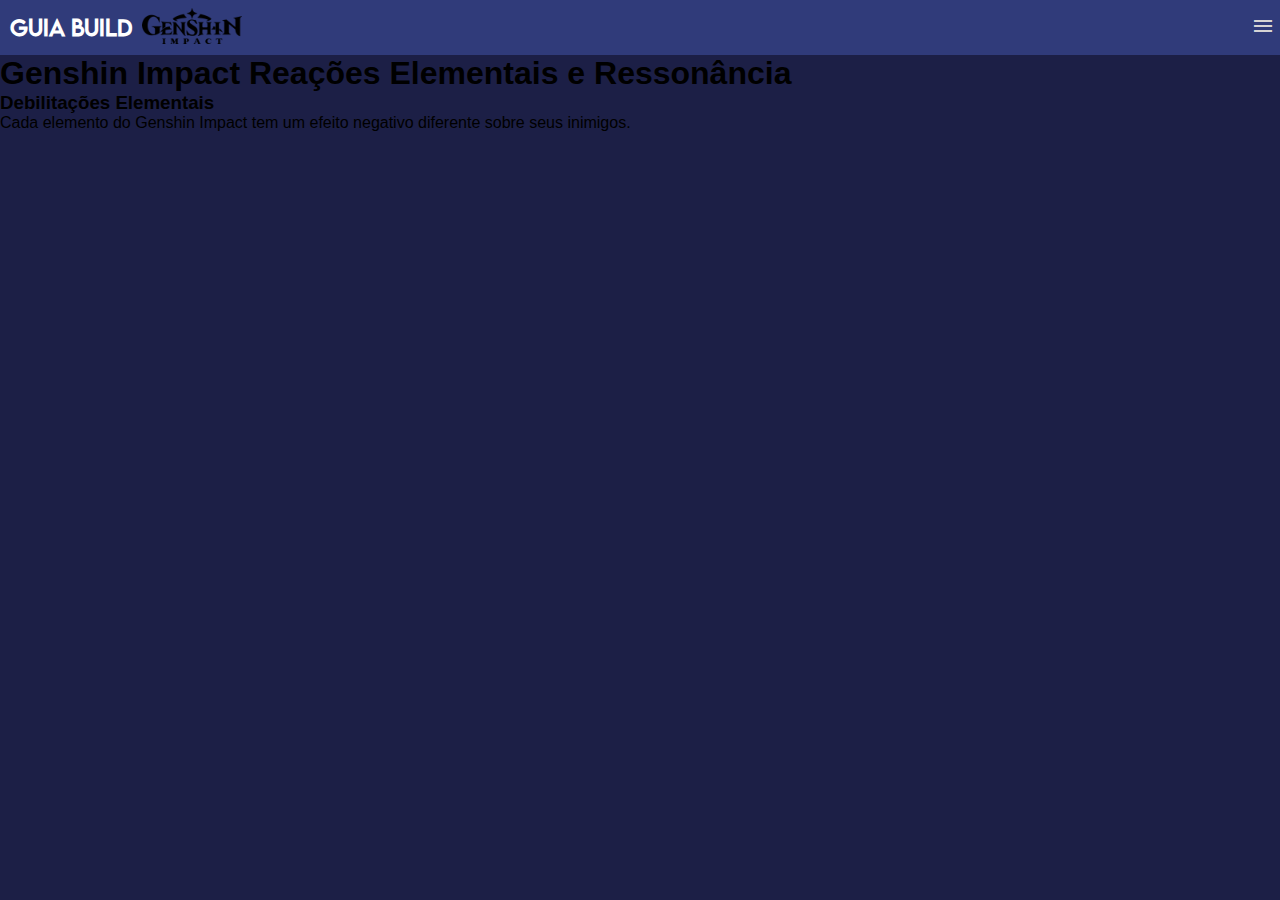
==== elemento.html @ a3d089c7 "add" ====
<!DOCTYPE html>
<html lang="pt-br">
<head>
    <meta charset="UTF-8">
    <meta name="viewport" content="width=device-width, initial-scale=1.0">
    <link rel="shortcut icon" href="imagens/pyro.png" type="image/x-icon">
    <link rel="stylesheet" href="estilos/elmento.css">
    <link href="https://fonts.googleapis.com/icon?family=Material+Icons"
    rel="stylesheet">
    <title>Guia Genshin Build</title>
</head>
<body>
    <header>
        <section id="title">
        <h1>Guia Build</h1>
        <a href="https://www.youtube.com/@GenshinImpact/featured" target="_blank">
            <img src="imagens/Genshin_Impact_logo.png" alt="Logo">
        </a>
    </section>
    <div id="in">
        <span class="material-icons" onclick="clickMenu()">menu</span>
    </div>
</header>
<menu id="itens">
    <ul>
        <li>
            <a href="index.html">Caracters</a>
        </li>
        <li>
            <a href="#">Builds</a>
        </li>
        <li>
            <a href="elemento.html">Elements</a>
        </li>
        <li>
            <a href="#">Teams</a>
        </li>
        <li>
            <a href="#">Itens</a>
        </li>
    </ul>
   </menu>
   <main>
        <article>
            <h1>Genshin Impact Reações Elementais e Ressonância</h1>
            <section>
                <h3>Debilitações Elementais</h3>
                <p>Cada elemento do Genshin Impact tem um efeito negativo diferente sobre seus inimigos.</p>
            </section>
        </article>
   </main>
</body>
</html>
---- estilos/elmento.css ----
@charset "UTF-8";

@font-face {
    font-family:'lemon';
    src: url(../fontes/LEMONMILK-Regular.otf);
}
* {
    font-family:Arial, Helvetica, sans-serif;
    margin:0px;
    padding:0px;
}

:root {
    /*cores*/
    --cor1:#101633;
    --cor2:#1C1F46;
    --cor3:#24285A;
    --cor4:#303B7A;
    --cor5:#4D5FC4;
    --cor6:#571396;
    --cor7:#943ae9;
    --cor8:#613c0c;
    --cor9:#fbbe3c;
}

body {
    background-color:rgb(28, 31, 70);
    height: 100vh;
}

header {
    background-color:var(--cor4);
    display: flex;
    justify-content: space-between;
    align-items: center;
    padding:5px;
    height:45px;
}

header section#title {
    display:flex;
    align-items:center;
}

header h1 {
    color:white;
    margin:5px;
    font-size:1.3em;
    font-family:'lemon';
}

header img {
    width:100px;
    margin:5px;
}

header span {
    color:rgb(214, 212, 212);
    cursor:pointer;
}

menu#itens {
    display:none;
    background-color:var(--cor4);
    margin:auto;
    width:100%;
    height:45px;
    border-top:1px solid var(--cor2);
}

menu ul {
    display:flex;
    height:100%;
    list-style-type:none;
    justify-content: space-evenly;
    align-items: center;
}

menu li {
    background-color:var(--cor4);
    padding:5px;
    
}

menu a {
    color:white;
    text-decoration:none;
}

menu a:hover {
    color:rgb(214, 212, 212);
}
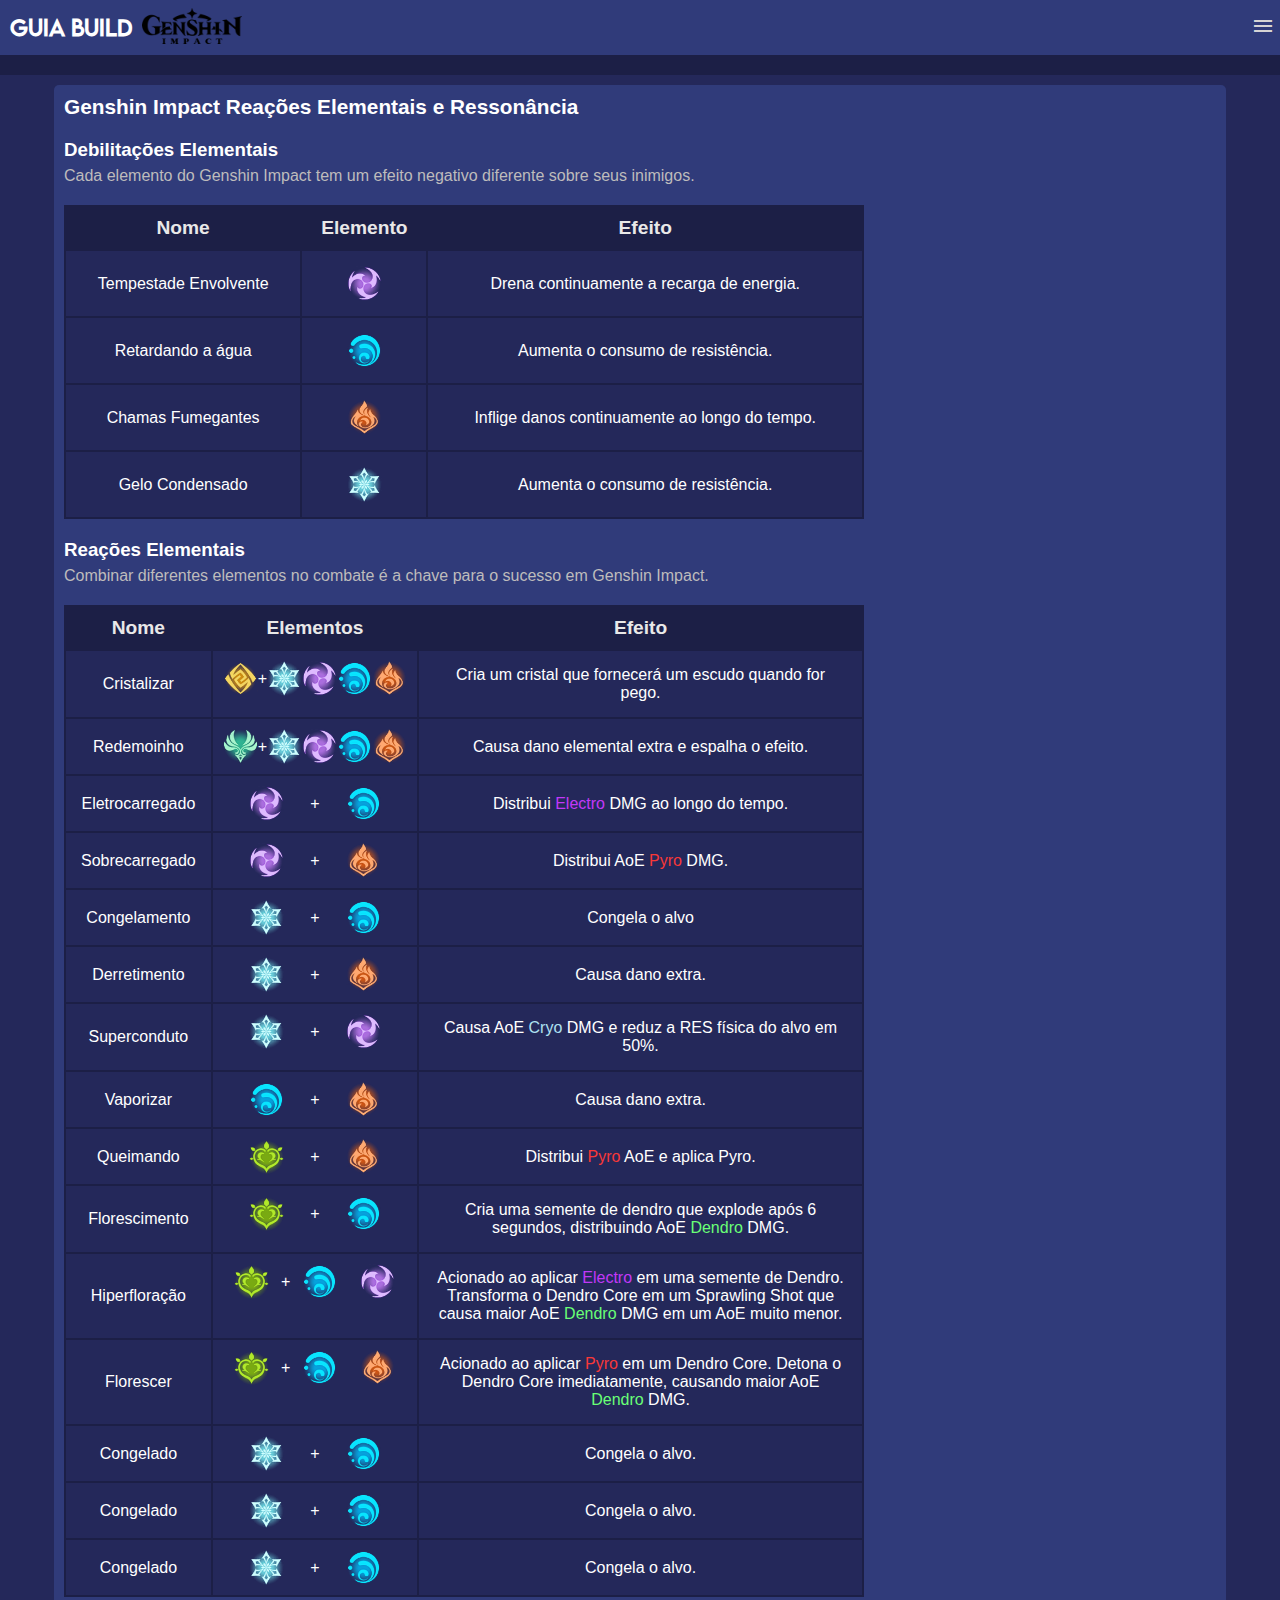
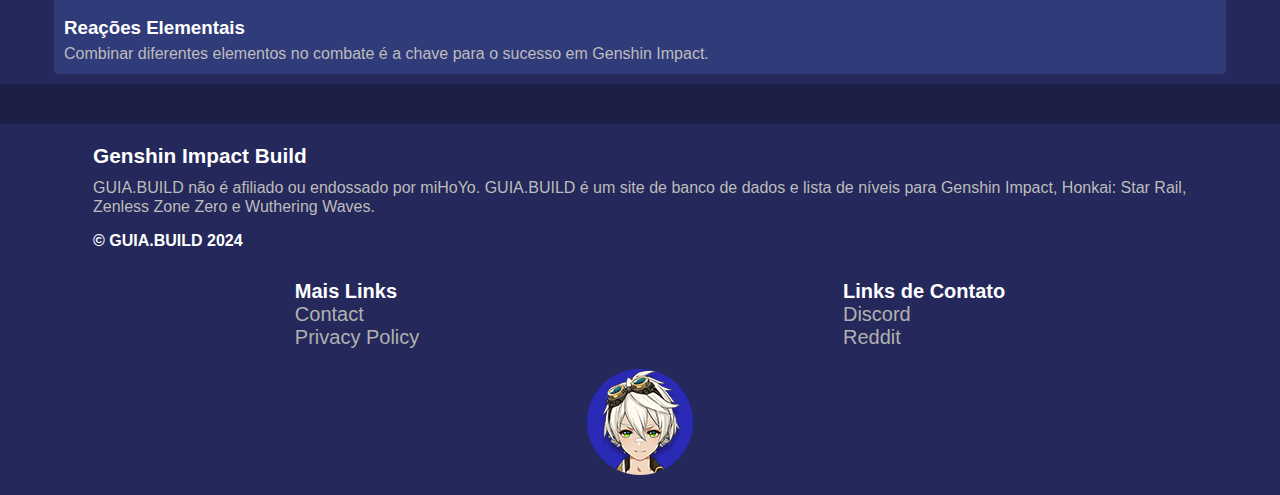
==== commit ac79758e: "add" ====
--- a/elemento.html
+++ b/elemento.html
@@ -47,7 +47,259 @@
                 <h3>Debilitações Elementais</h3>
                 <p>Cada elemento do Genshin Impact tem um efeito negativo diferente sobre seus inimigos.</p>
             </section>
+
+            <!--Tabela-->
+
+            <section>
+                <div class="tabela">
+                    <table>
+                        <thead>
+                           <tr>
+                            <th scope="col">Nome</th>
+                            <th scope="col">Elemento</th>
+                            <th scope="col">Efeito</th>
+                           </tr>
+                        </thead>
+                        <tbody>
+                            <tr>
+                                <td>Tempestade Envolvente</td>
+                                <td>
+                                    <img src="imagens/elemento/Element_Electro.png">
+                                </td>
+                                <td>
+                                    Drena continuamente a recarga de energia.
+                                </td>
+                            </tr>
+                            <tr>
+                                <td>Retardando a água</td>
+                                <td>
+                                    <img src="imagens/elemento/Element_Hydro.png">
+                                </td>
+                                <td>Aumenta o consumo de resistência.</td>
+                            </tr>
+                            <tr>
+                                <td>Chamas Fumegantes</td>
+                                <td>
+                                    <img src="imagens/elemento/Element_Pyro.png">
+                                </td>
+                                <td>Inflige danos continuamente ao longo do tempo.</td>
+                            </tr>
+                            <tr>
+                                <td>Gelo Condensado</td>
+                                <td>
+                                    <img src="imagens/elemento/Element_Cryo.png">
+                                </td>
+                                <td>Aumenta o consumo de resistência.</td>
+                            </tr>
+                        </tbody>
+                    </table>
+                </div>
+            </section>
+            
+            <section>
+                <h3>Reações Elementais</h3>
+                <p>Combinar diferentes elementos no combate é a chave para o sucesso em Genshin Impact.</p>
+            </section>
+
+            <!--tabela-->
+
+            <section>
+                <div class="tabela">
+                    <table>
+                        <thead>
+                           <tr>
+                            <th scope="col">Nome</th>
+                            <th scope="col">Elementos</th>
+                            <th scope="col">Efeito</th>
+                           </tr>
+                        </thead>
+                        <tbody>
+                            <tr>
+                                <td>Cristalizar</td>
+                                <td class="elementos">
+                                    <img src="imagens/elemento/Element_Geo.png"> +
+                                    <img src="imagens/elemento/Element_Cryo.png">
+                                    <img src="imagens/elemento/Element_Electro.png">
+                                    <img src="imagens/elemento/Element_Hydro.png">
+                                    <img src="imagens/elemento/Element_Pyro.png">
+                                </td>
+                                <td>
+                                    Cria um cristal que fornecerá um escudo quando for pego.
+                                </td>
+                            </tr>
+                            <tr>
+                                <td>Redemoinho</td>
+                                <td class="elementos">
+                                    <img src="imagens/elemento/Element_Anemo.png"> +
+                                    <img src="imagens/elemento/Element_Cryo.png">
+                                    <img src="imagens/elemento/Element_Electro.png">
+                                    <img src="imagens/elemento/Element_Hydro.png">
+                                    <img src="imagens/elemento/Element_Pyro.png">
+                                </td>
+                                <td>
+                                    Causa dano elemental extra e espalha o efeito.
+                                </td>
+                            </tr>
+                            <tr>
+                                <td>Eletrocarregado</td>
+                                <td class="elementos">
+                                    <img src="imagens/elemento/Element_Electro.png"> +
+                                    <img src="imagens/elemento/Element_Hydro.png">
+                                </td>
+                                <td>Distribui <mark class="e1">Electro</mark> DMG ao longo do tempo.</td>
+                            </tr>
+                            <tr>
+                                <td>Sobrecarregado</td>
+                                <td class="elementos">
+                                    <img src="imagens/elemento/Element_Electro.png"> +
+                                    <img src="imagens/elemento/Element_Pyro.png">
+                                </td>
+                                <td>Distribui AoE <mark class="e2">Pyro</mark> DMG.</td>
+                            </tr>
+                            <tr>
+                                <td>Congelamento</td>
+                                <td class="elementos">
+                                    <img src="imagens/elemento/Element_Cryo.png"> +
+                                    <img src="imagens/elemento/Element_Hydro.png">
+                                </td>
+                               <td>Congela o alvo</td>
+                            </tr>
+                            <tr>
+                                <td>Derretimento</td>
+                                <td class="elementos">
+                                    <img src="imagens/elemento/Element_Cryo.png"> +
+                                    <img src="imagens/elemento/Element_Pyro.png">
+                                </td>
+                                <td>Causa dano extra.</td>
+                            </tr>
+                            <tr>
+                                <td>Superconduto</td>
+                                <td class="elementos">
+                                    <img src="imagens/elemento/Element_Cryo.png"> +
+                                    <img src="imagens/elemento/Element_Electro.png">
+                                </td>
+                                <td>Causa AoE <mark class="e3">Cryo</mark> DMG e reduz a RES física do alvo em 50%.</td>
+                            </tr>
+                            <tr>
+                                <td>Vaporizar</td>
+                                <td class="elementos">
+                                    <img src="imagens/elemento/Element_Hydro.png"> +
+                                    <img src="imagens/elemento/Element_Pyro.png">
+                                </td>
+                                <td>Causa dano extra.</td>
+                            </tr>
+                            <tr>
+                                <td>Queimando</td>
+                                <td class="elementos">
+                                    <img src="imagens/elemento/Element_Dendro.png"> +
+                                    <img src="imagens/elemento/Element_Pyro.png">
+                                </td>
+                                <td>Distribui <mark class="e2">Pyro</mark> AoE e aplica Pyro.</td>
+                            </tr>
+                            <tr>
+                                <td>Florescimento</td>
+                                <td class="elementos">
+                                    <img src="imagens/elemento/Element_Dendro.png"> +
+                                    <img src="imagens/elemento/Element_Hydro.png">
+                                </td>
+                                <td>Cria uma semente de dendro que explode após 6 segundos, distribuindo AoE <mark class="e4">Dendro </mark>DMG.</td>
+                            </tr>
+                                <tr class="linha">
+                                    <td>Hiperfloração</td>
+                                    <td class="elementos">
+                                        <img src="imagens/elemento/Element_Dendro.png"> +
+                                        <img src="imagens/elemento/Element_Hydro.png">
+                                        <img src="imagens/elemento/Element_Electro.png">
+                                    </td>
+                                    <td>Acionado ao aplicar <mark class="e1">Electro</mark> em uma semente de Dendro. Transforma o Dendro Core em um Sprawling Shot que causa maior AoE <mark class="e4"> Dendro </mark>DMG em um AoE muito menor.</td>
+                                </tr>
+                                <tr>
+                                <td>Florescer</td>
+                                <td class="elementos">
+                                    <img src="imagens/elemento/Element_Dendro.png"> +
+                                    <img src="imagens/elemento/Element_Hydro.png">
+                                    <img src="imagens/elemento/Element_Pyro.png">
+                                </td>
+                                <td>Acionado ao aplicar <mark class="e2">Pyro</mark> em um Dendro Core. Detona o Dendro Core imediatamente, causando maior AoE <mark class="e4">Dendro</mark> DMG.</td>
+                            </tr>
+                            <tr>
+                                <td>Congelado</td>
+                                <td class="elementos">
+                                    <img src="imagens/elemento/Element_Cryo.png"> +
+                                    <img src="imagens/elemento/Element_Hydro.png">
+                                </td>
+                                <td>Congela o alvo.</td>
+                            </tr>
+                            <tr>
+                                <td>Congelado</td>
+                                <td class="elementos">
+                                    <img src="imagens/elemento/Element_Cryo.png"> +
+                                    <img src="imagens/elemento/Element_Hydro.png">
+                                </td>
+                                <td>Congela o alvo.</td>
+                            </tr>
+                            <tr>
+                                <td>Congelado</td>
+                                <td class="elementos">
+                                    <img src="imagens/elemento/Element_Cryo.png"> +
+                                    <img src="imagens/elemento/Element_Hydro.png">
+                                </td>
+                                <td>Congela o alvo.</td>
+                            </tr>
+                        </tbody>
+                    </table>
+                </div>
+            </section>
+            
+            <section>
+                <h3>Reações Elementais</h3>
+                <p>Combinar diferentes elementos no combate é a chave para o sucesso em Genshin Impact.</p>
+            </section>
         </article>
    </main>
+
+   <footer>
+    <article>
+        <div class="text-footer">
+            <h1>Genshin Impact Build</h1>
+            <p>GUIA.BUILD não é afiliado ou endossado por miHoYo. GUIA.BUILD é um site de banco de dados e lista de níveis para Genshin Impact, Honkai: Star Rail, Zenless Zone Zero e Wuthering Waves.</p>
+            <h3>© GUIA.BUILD 2024</h3>
+        </div>
+        <section id="final">
+            <div class="links">
+                <h6>Mais Links</h6>
+                <ul>
+                    <li>
+                        <a href="#">Contact</a>
+                    </li>
+                    <li>
+                        <a href="#">Privacy Policy</a>
+                    </li>
+                </ul>
+            </div>
+            <div class="links">
+                <h6>Links de Contato</h6>
+                <ul>
+                    <li>
+                        <a href="#">Discord</a>
+                    </li>
+                    <li>
+                        <a href="#">Reddit</a>
+                    </li>
+                </ul>
+            </div>
+        </section>
+        <img src="imagens/personagens/Bennett.png" alt="">
+    </article>
+</footer>  
+   <script>
+        function clickMenu() {
+            if(itens.style.display == 'block') {
+                itens.style.display = 'none'
+            } else {
+                itens.style.display = 'block'
+            }
+        }
+   </script>
 </body>
 </html>--- a/estilos/elmento.css
+++ b/estilos/elmento.css
@@ -89,4 +89,162 @@
 
 menu a:hover {
     color:rgb(214, 212, 212);
-}+}
+
+main {
+    background-color:var(--cor3);
+    margin-top:20px;
+    padding-top:10px;
+    padding-bottom:10px;
+}
+
+article {
+    width:90%;
+    margin:auto;
+    background-color:var(--cor4);
+    padding:10px;
+    border-radius:5px;
+}
+
+
+main section {
+    margin-top:20px;
+}
+
+article h1 {
+    color:white;
+    font-size:1.3em;
+}
+
+article h3 {
+    color:white;
+    margin-bottom:5px;
+}
+
+
+article p {
+    color:rgb(190, 188, 188);
+    line-height:1.2em;
+}
+
+div.tabela {
+    overflow-x:auto;
+}
+
+table {
+    background-color:var(--cor2);
+    width:800px;
+}
+
+th {
+    color:rgb(233, 232, 232);
+    font-size:1.2em;
+    padding:10px;
+    background-color:var(--cor2);
+}
+
+tr {
+    background-color: var(--cor3);
+    color:white;
+}
+
+
+td {
+  text-align: center;
+  padding:15px;
+}
+
+
+
+div#nome {
+    width:40px;
+    margin:auto;
+}
+
+ td  img {
+    width:35px;
+    display:block;
+    margin:auto;
+}
+
+td.elementos {
+    display:flex;
+    align-items:center;
+    padding:10px;
+}
+
+mark.e1 {
+    color:rgb(194, 56, 248);
+    background:none;
+}
+
+mark.e2 {
+    color:rgb(248, 56, 56);
+    background:none;
+}
+
+mark.e3 {
+    color:rgb(174, 225, 241);
+    background:none;
+}
+
+mark.e4 {
+    color:rgb(105, 255, 118);
+    background:none;
+}
+
+footer {
+    background-color:var(--cor3);
+    padding:10px;
+    color:rgb(177, 177, 177);
+    margin-top:40px;
+}
+
+
+footer article {
+    background-color:var(--cor3);
+}
+
+footer img {
+    display:block;
+    margin:auto;
+    margin-top:20px;
+    background-color: rgb(42, 42, 182);
+    border-radius:50%;
+}
+
+footer h1 {
+    color:white;
+    margin-bottom:10px;
+}
+
+footer h3 {
+ font-size:16px;
+ margin-top:16px;
+ margin-bottom:30px;
+}
+
+footer section#final {
+    display:flex;
+    justify-content: space-around;
+}
+
+footer div {
+    margin-left:20px;
+}
+
+footer div h6 {
+    color:white;
+    font-size:20px;
+}
+
+footer div ul {
+    list-style-type: none;
+}
+
+footer div a {
+    color:rgb(177, 177, 177);
+    text-decoration:none;
+    font-size: 20px;
+}
+
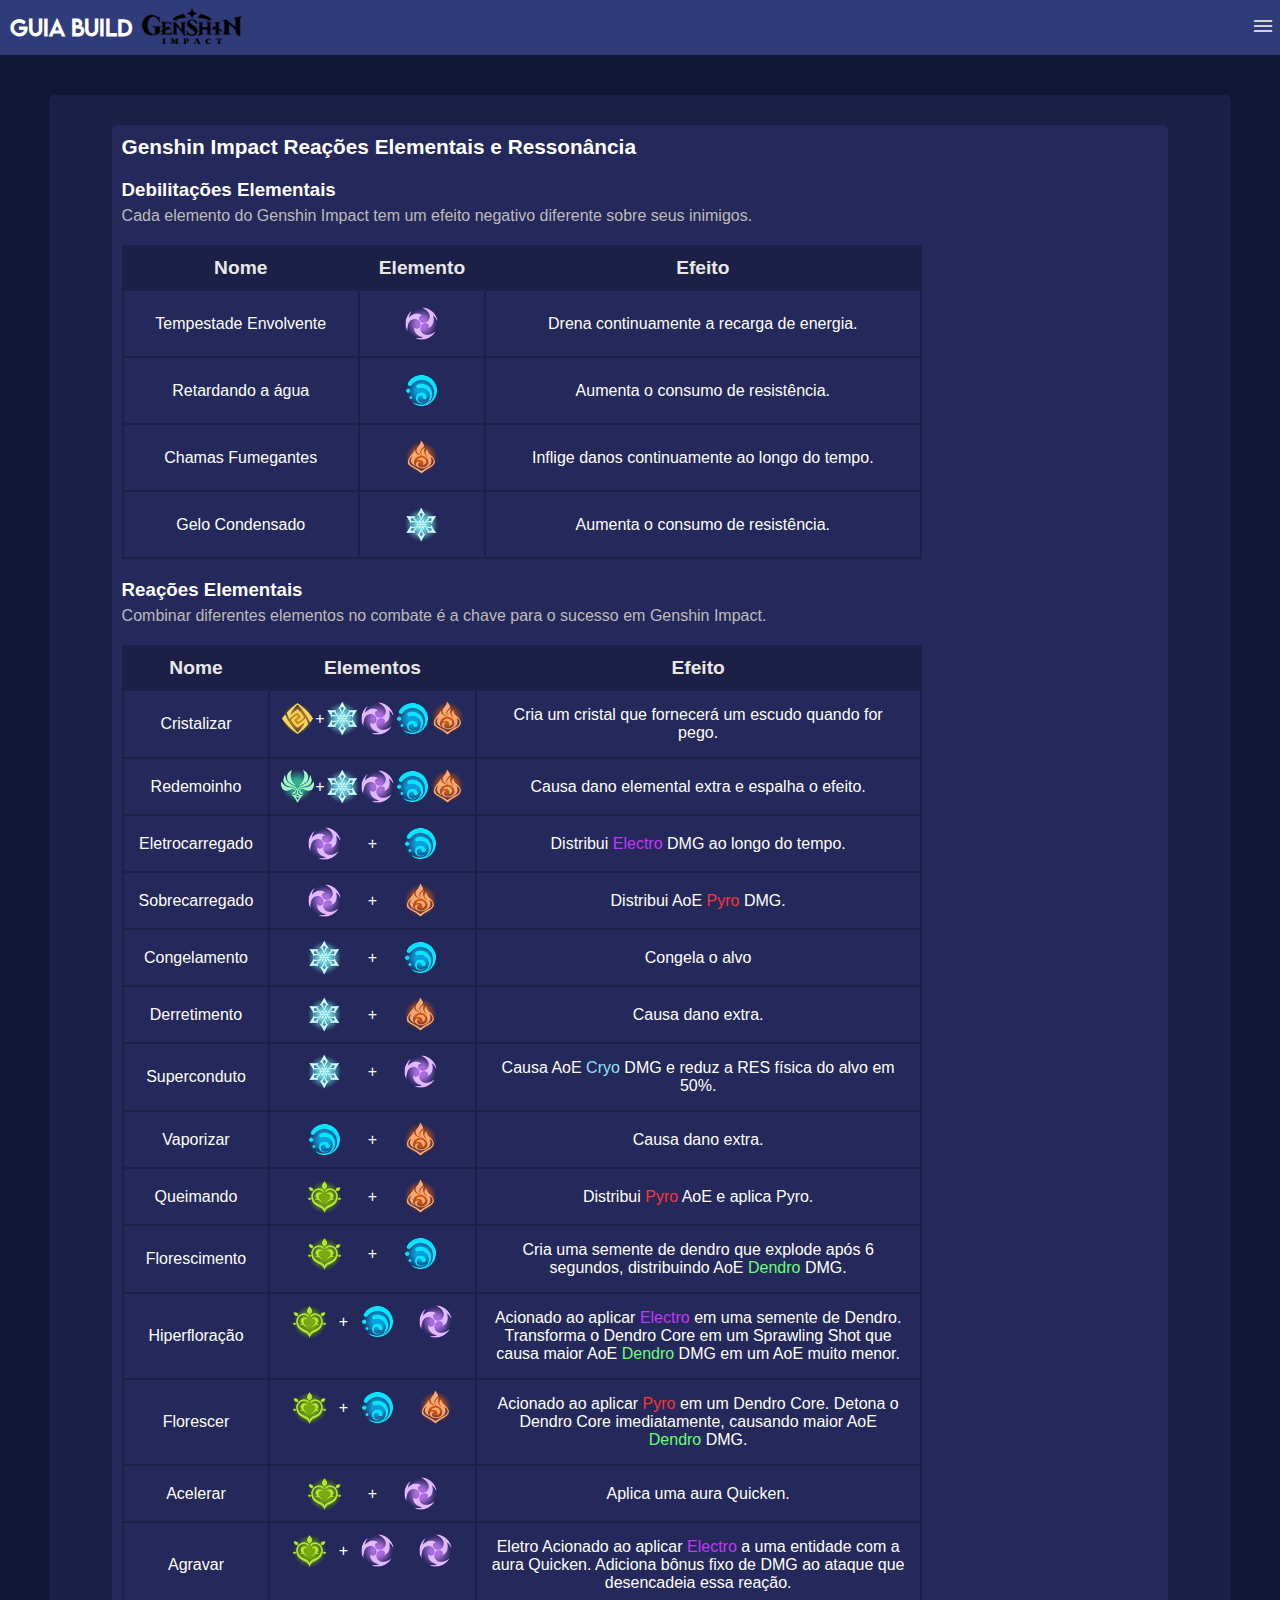
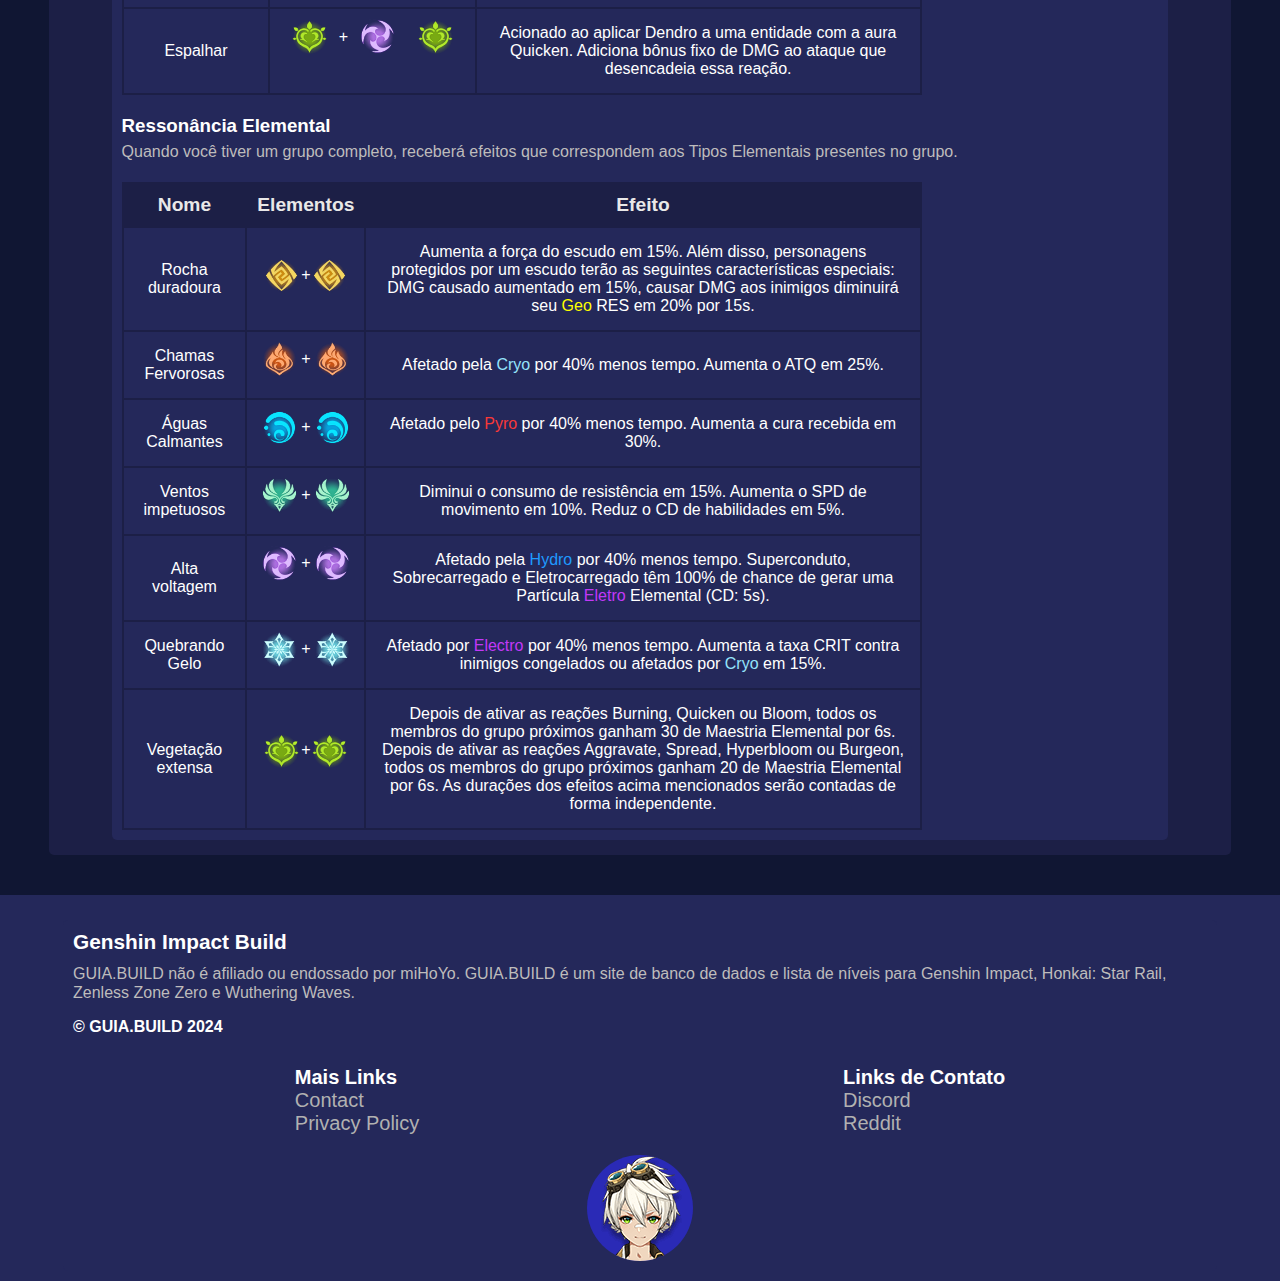
==== commit 8dbe2e52: "add" ====
--- a/elemento.html
+++ b/elemento.html
@@ -223,28 +223,32 @@
                                 <td>Acionado ao aplicar <mark class="e2">Pyro</mark> em um Dendro Core. Detona o Dendro Core imediatamente, causando maior AoE <mark class="e4">Dendro</mark> DMG.</td>
                             </tr>
                             <tr>
-                                <td>Congelado</td>
-                                <td class="elementos">
-                                    <img src="imagens/elemento/Element_Cryo.png"> +
-                                    <img src="imagens/elemento/Element_Hydro.png">
-                                </td>
-                                <td>Congela o alvo.</td>
-                            </tr>
-                            <tr>
-                                <td>Congelado</td>
-                                <td class="elementos">
-                                    <img src="imagens/elemento/Element_Cryo.png"> +
-                                    <img src="imagens/elemento/Element_Hydro.png">
-                                </td>
-                                <td>Congela o alvo.</td>
-                            </tr>
-                            <tr>
-                                <td>Congelado</td>
-                                <td class="elementos">
-                                    <img src="imagens/elemento/Element_Cryo.png"> +
-                                    <img src="imagens/elemento/Element_Hydro.png">
-                                </td>
-                                <td>Congela o alvo.</td>
+                                <td>Acelerar</td>
+                                <td class="elementos">
+                                    <img src="imagens/elemento/Element_Dendro.png"> +
+                                    <img src="imagens/elemento/Element_Electro.png">
+                                </td>
+                                <td>Aplica uma aura Quicken.</td>
+                            </tr>
+                            <tr>
+                                <td>Agravar</td>
+                                <td class="elementos">
+                                    <img src="imagens/elemento/Element_Dendro.png"> +
+                                    <img src="imagens/elemento/Element_Electro.png">
+                                    <img src="imagens/elemento/Element_Electro.png">
+                                </td>
+                                <td>
+                                    Eletro Acionado ao aplicar <mark class="e1">Electro</mark> a uma entidade com a aura Quicken. Adiciona bônus fixo de DMG ao ataque que desencadeia essa reação.
+                                </td>
+                            </tr>
+                            <tr>
+                                <td>Espalhar</td>
+                                <td class="elementos">
+                                    <img src="imagens/elemento/Element_Dendro.png"> +
+                                    <img src="imagens/elemento/Element_Electro.png">
+                                    <img src="imagens/elemento/Element_Dendro.png"> 
+                                </td>
+                                <td>Acionado ao aplicar Dendro a uma entidade com a aura Quicken. Adiciona bônus fixo de DMG ao ataque que desencadeia essa reação.</td>
                             </tr>
                         </tbody>
                     </table>
@@ -252,8 +256,84 @@
             </section>
             
             <section>
-                <h3>Reações Elementais</h3>
-                <p>Combinar diferentes elementos no combate é a chave para o sucesso em Genshin Impact.</p>
+                <h3>Ressonância Elemental</h3>
+                <p>
+                    Quando você tiver um grupo completo, receberá efeitos que correspondem aos Tipos Elementais presentes no grupo.
+                </p>
+            </section>
+
+            <!--TABELA-->
+
+            <section>
+                <div class="tabela">
+                    <table>
+                        <thead>
+                           <tr>
+                            <th scope="col">Nome</th>
+                            <th scope="col">Elementos</th>
+                            <th scope="col">Efeito</th>
+                           </tr>
+                        </thead>
+                        <tbody>
+                            <tr>
+                                <td>Rocha duradoura</td>
+                                <td class="elementos-2">
+                                    <img src="imagens/elemento/Element_Geo.png"> +
+                                    <img src="imagens/elemento/Element_Geo.png">
+                                </td>
+                                <td>Aumenta a força do escudo em 15%. Além disso, personagens protegidos por um escudo terão as seguintes características especiais: DMG causado aumentado em 15%, causar DMG aos inimigos diminuirá seu <mark class="e5">Geo</mark> RES em 20% por 15s.</td>
+                            </tr>
+                            <tr>
+                                <td>Chamas Fervorosas</td>
+                                <td class="elementos">
+                                    <img src="imagens/elemento/Element_Pyro.png"> +
+                                    <img src="imagens/elemento/Element_Pyro.png">
+                                </td>
+                                <td>Afetado pela <mark class="e3">Cryo</mark> por 40% menos tempo. Aumenta o ATQ em 25%.</td>
+                            </tr>
+                            <tr>
+                                <td>Águas Calmantes</td>
+                                <td class="elementos">
+                                    <img src="imagens/elemento/Element_Hydro.png"> +
+                                    <img src="imagens/elemento/Element_Hydro.png">
+                                </td>
+                                <td>Afetado pelo <mark class="e2">Pyro</mark> por 40% menos tempo. Aumenta a cura recebida em 30%.</td>
+                            </tr>
+                            <tr>
+                                <td>Ventos impetuosos</td>
+                                <td class="elementos">
+                                    <img src="imagens/elemento/Element_Anemo.png"> +
+                                    <img src="imagens/elemento/Element_Anemo.png">
+                                </td>
+                                <td>Diminui o consumo de resistência em 15%. Aumenta o SPD de movimento em 10%. Reduz o CD de habilidades em 5%.</td>
+                            </tr>
+                            <tr>
+                                <td>Alta voltagem</td>
+                                <td class="elementos">
+                                    <img src="imagens/elemento/Element_Electro.png"> +
+                                    <img src="imagens/elemento/Element_Electro.png">
+                                </td>
+                                <td>Afetado pela <mark class="e6">Hydro</mark> por 40% menos tempo. Superconduto, Sobrecarregado e Eletrocarregado têm 100% de chance de gerar uma Partícula <mark class="e1">Eletro</mark> Elemental (CD: 5s).</td>
+                            </tr>
+                            <tr>
+                                <td>Quebrando Gelo</td>
+                                <td class="elementos">
+                                    <img src="imagens/elemento/Element_Cryo.png"> +
+                                    <img src="imagens/elemento/Element_Cryo.png">
+                                </td>
+                                <td>Afetado por <mark class="e1">Electro</mark> por 40% menos tempo. Aumenta a taxa CRIT contra inimigos congelados ou afetados por <mark class="e3">Cryo</mark> em 15%.</td>
+                            </tr>
+                            <tr>
+                                <td>Vegetação extensa</td>
+                                <td class="elementos-3">
+                                    <img src="imagens/elemento/Element_Dendro.png"> +
+                                    <img src="imagens/elemento/Element_Dendro.png">
+                                </td>
+                                <td>Depois de ativar as reações Burning, Quicken ou Bloom, todos os membros do grupo próximos ganham 30 de Maestria Elemental por 6s. Depois de ativar as reações Aggravate, Spread, Hyperbloom ou Burgeon, todos os membros do grupo próximos ganham 20 de Maestria Elemental por 6s. As durações dos efeitos acima mencionados serão contadas de forma independente.</td>
+                            </tr>
+                        </tbody>
+                    </table>
+                </div>
             </section>
         </article>
    </main>
--- a/estilos/elmento.css
+++ b/estilos/elmento.css
@@ -24,7 +24,7 @@
 }
 
 body {
-    background-color:rgb(28, 31, 70);
+    background-color:var(--cor1);
     height: 100vh;
 }
 
@@ -92,18 +92,21 @@
 }
 
 main {
-    background-color:var(--cor3);
-    margin-top:20px;
-    padding-top:10px;
-    padding-bottom:10px;
+    background-color:var(--cor2);
+    padding:15px;
+    width:90%;
+    margin:auto;
+    border-radius:5px;
+    margin-top:40px;
 }
 
 article {
     width:90%;
     margin:auto;
-    background-color:var(--cor4);
+    background-color:var(--cor3);
     padding:10px;
     border-radius:5px;
+    margin-top:15px;
 }
 
 
@@ -173,6 +176,18 @@
     padding:10px;
 }
 
+td.elementos-2 {
+    display: flex;
+    align-items: center;
+    margin-top:15px;
+}
+
+td.elementos-3 {
+    display: flex;
+    align-items: center;
+    margin-top:28px;
+}
+
 mark.e1 {
     color:rgb(194, 56, 248);
     background:none;
@@ -184,12 +199,22 @@
 }
 
 mark.e3 {
-    color:rgb(174, 225, 241);
+    color:rgb(148, 227, 251);
     background:none;
 }
 
 mark.e4 {
     color:rgb(105, 255, 118);
+    background:none;
+}
+
+mark.e5 {
+    color:yellow;
+    background:none;
+}
+
+mark.e6 {
+    color:rgb(31, 154, 255);
     background:none;
 }
 
@@ -200,9 +225,13 @@
     margin-top:40px;
 }
 
-
 footer article {
-    background-color:var(--cor3);
+    background-color: #24285A;
+}
+
+div.text-footer {
+    width:100%;
+    margin:auto;
 }
 
 footer img {
@@ -248,3 +277,29 @@
     font-size: 20px;
 }
 
+@media screen and (min-width:768px) and (max-width:992px) {
+
+    main {
+        max-width:900px;
+        margin:auto;
+        margin-top:40px;
+    }
+
+
+
+    footer article{
+        display:flex;
+        flex-wrap: wrap;
+        max-width:800px;
+        margin:auto;
+    }
+
+    footer div.text-footer {
+        width:300px;
+    }
+
+    footer div.links {
+        line-height:2em;
+        margin-right:10px;
+    }
+}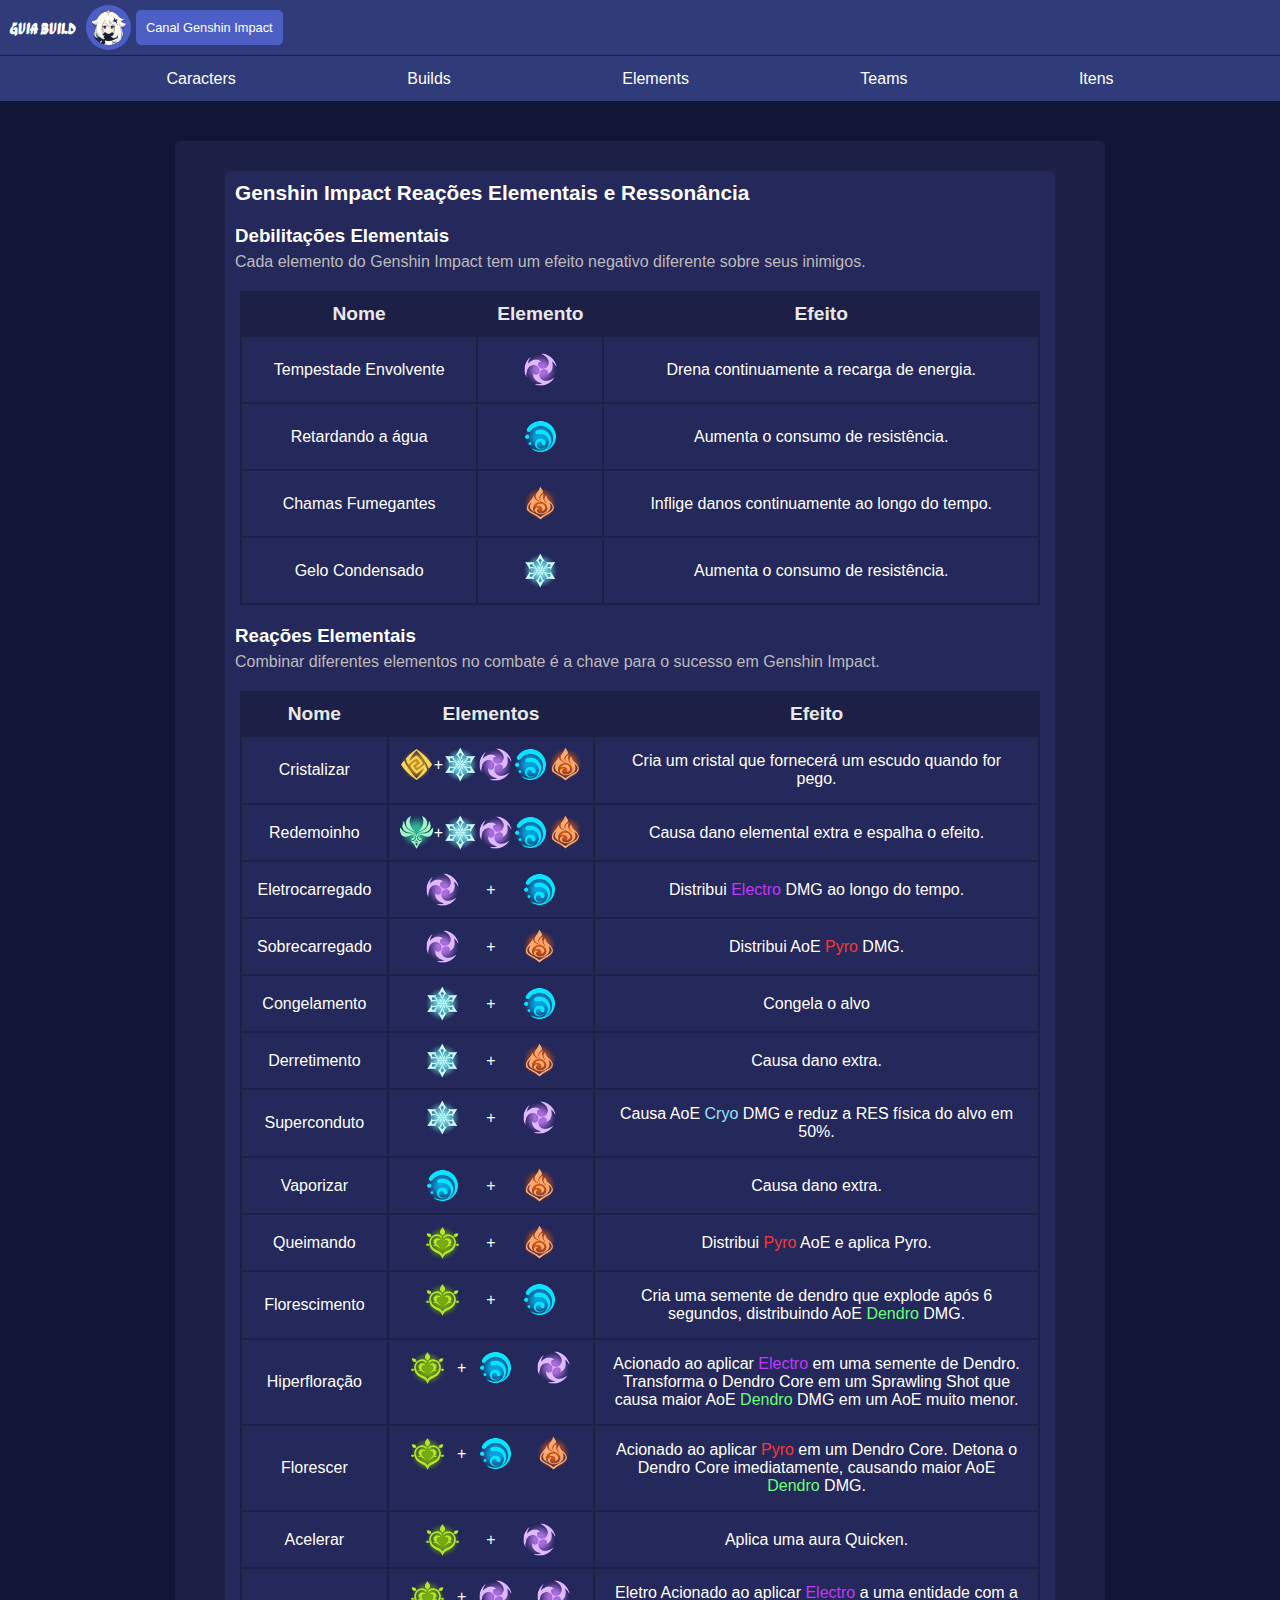
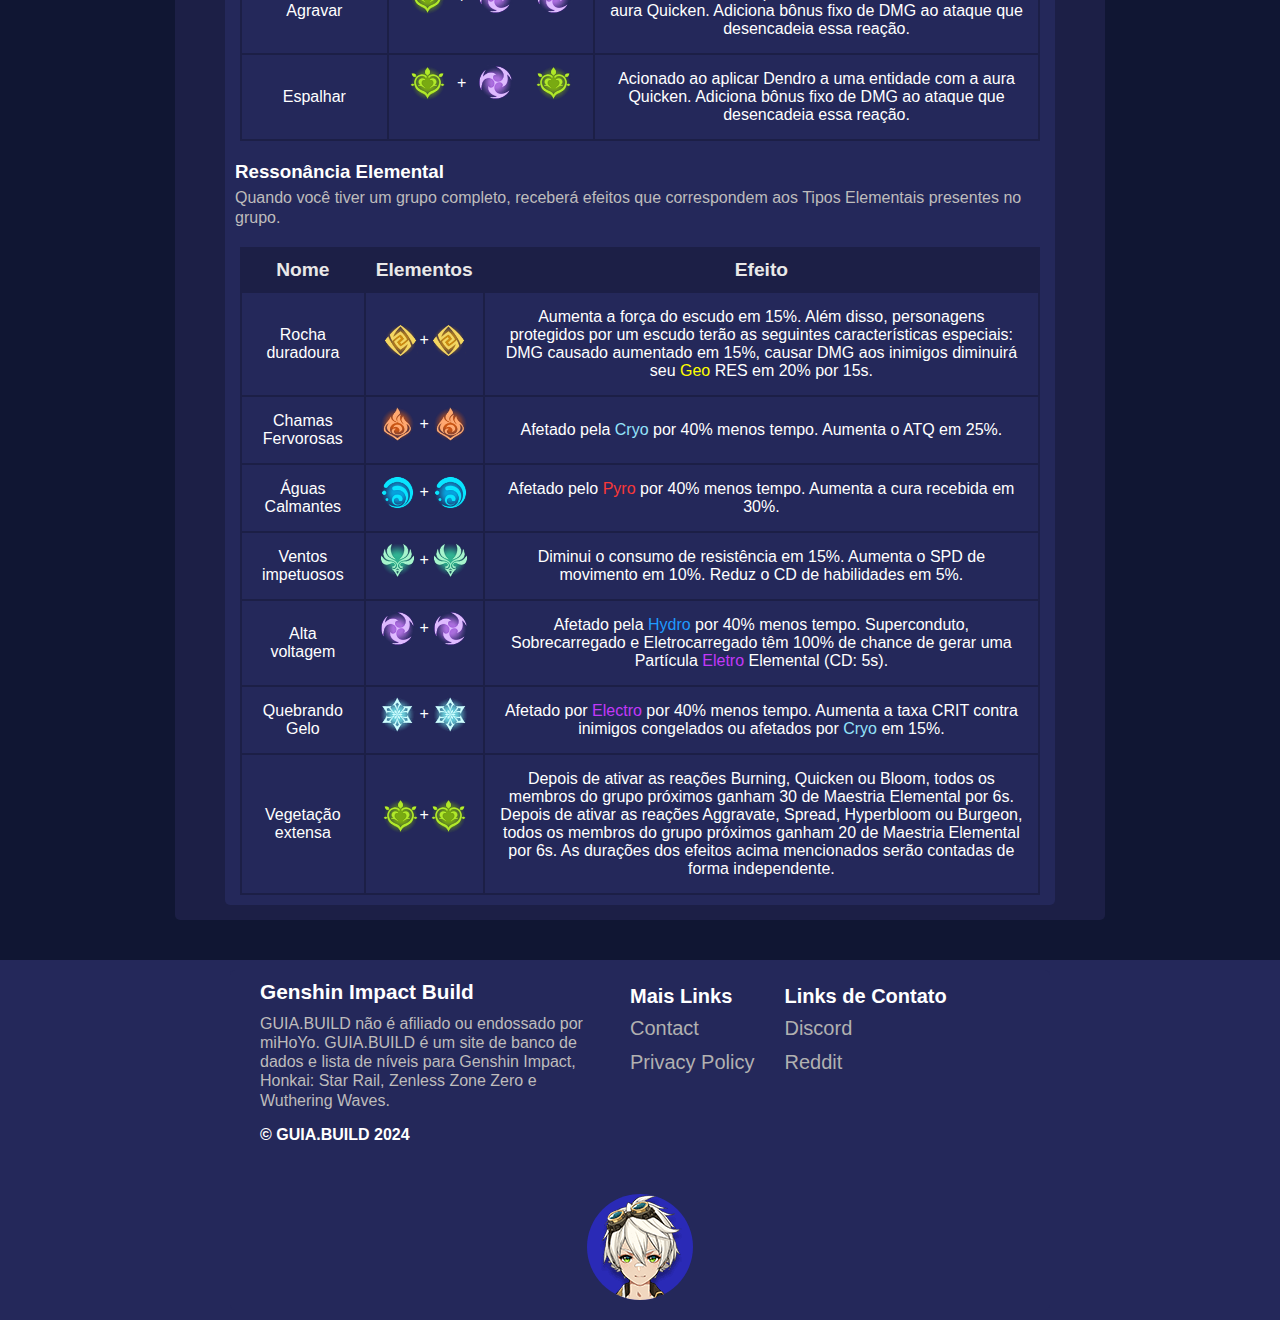
==== commit 80ae4b2b: "add" ====
--- a/elemento.html
+++ b/elemento.html
@@ -14,7 +14,8 @@
         <section id="title">
         <h1>Guia Build</h1>
         <a href="https://www.youtube.com/@GenshinImpact/featured" target="_blank">
-            <img src="imagens/Genshin_Impact_logo.png" alt="Logo">
+            <img src="imagens/Paimon_Icon.webp" alt="Logo">
+            <p>Canal Genshin Impact</p>
         </a>
     </section>
     <div id="in">
--- a/estilos/elmento.css
+++ b/estilos/elmento.css
@@ -2,7 +2,7 @@
 
 @font-face {
     font-family:'lemon';
-    src: url(../fontes/LEMONMILK-Regular.otf);
+    src: url(../fontes/GaMaamli-Regular.ttf);
 }
 * {
     font-family:Arial, Helvetica, sans-serif;
@@ -45,13 +45,34 @@
 header h1 {
     color:white;
     margin:5px;
-    font-size:1.3em;
+    font-size:1em;
     font-family:'lemon';
 }
 
 header img {
-    width:100px;
+    width:35px;
     margin:5px;
+    background-color:var(--cor5);
+    padding:5px;
+    border-radius:50%;
+}
+
+header a {
+    display:flex;
+    color:white;
+    text-decoration: none;
+    align-items: center;
+}
+
+header a:hover {
+    color:var(--cor2);
+}
+
+header a p {
+    background-color:var(--cor5);
+    padding:10px;
+    font-size:0.8em;
+    border-radius:5px;
 }
 
 header span {
@@ -98,6 +119,7 @@
     margin:auto;
     border-radius:5px;
     margin-top:40px;
+    margin-bottom:40px;
 }
 
 article {
@@ -137,6 +159,7 @@
 table {
     background-color:var(--cor2);
     width:800px;
+    margin:auto;
 }
 
 th {
@@ -219,19 +242,13 @@
 }
 
 footer {
-    background-color:var(--cor3);
+    background-color:rgb(36, 40, 90);
     padding:10px;
     color:rgb(177, 177, 177);
-    margin-top:40px;
 }
 
 footer article {
-    background-color: #24285A;
-}
-
-div.text-footer {
-    width:100%;
-    margin:auto;
+    margin:0px;
 }
 
 footer img {
@@ -283,9 +300,12 @@
         max-width:900px;
         margin:auto;
         margin-top:40px;
-    }
-
-
+        margin-bottom:40px;
+    }
+
+    div.table {
+        margin:auto;
+    }
 
     footer article{
         display:flex;
@@ -295,11 +315,77 @@
     }
 
     footer div.text-footer {
-        width:300px;
+        width:350px;
     }
 
     footer div.links {
         line-height:2em;
         margin-right:10px;
     }
+}
+
+@media screen and (min-width:992px) and (max-width:1200px) {
+
+    main {
+        max-width:900px;
+        margin:auto;
+        margin-top:40px;
+        margin-bottom:40px;
+    }
+
+    div.table {
+        margin:auto;
+    }
+
+
+    footer article{
+        display:flex;
+        flex-wrap: wrap;
+        max-width:800px;
+        margin:auto;
+    }
+
+    footer div.text-footer {
+        width:350px;
+    }
+
+    footer div.links {
+        line-height:2em;
+        margin-right:10px;
+    }
+}
+
+@media screen and (min-width:1200px) {
+
+
+    span.material-icons {
+        display:none;
+    }
+
+    menu#itens {
+        display:block;
+    }
+
+    main {
+        max-width:900px;
+        margin:auto;
+        margin-top:40px;
+        margin-bottom:40px;
+    }
+
+    footer article{
+        display:flex;
+        flex-wrap: wrap;
+        max-width:800px;
+        margin:auto;
+    }
+
+    footer div.text-footer {
+        width:350px;
+    }
+
+    footer div.links {
+        line-height:2em;
+        margin-right:10px;
+    }
 }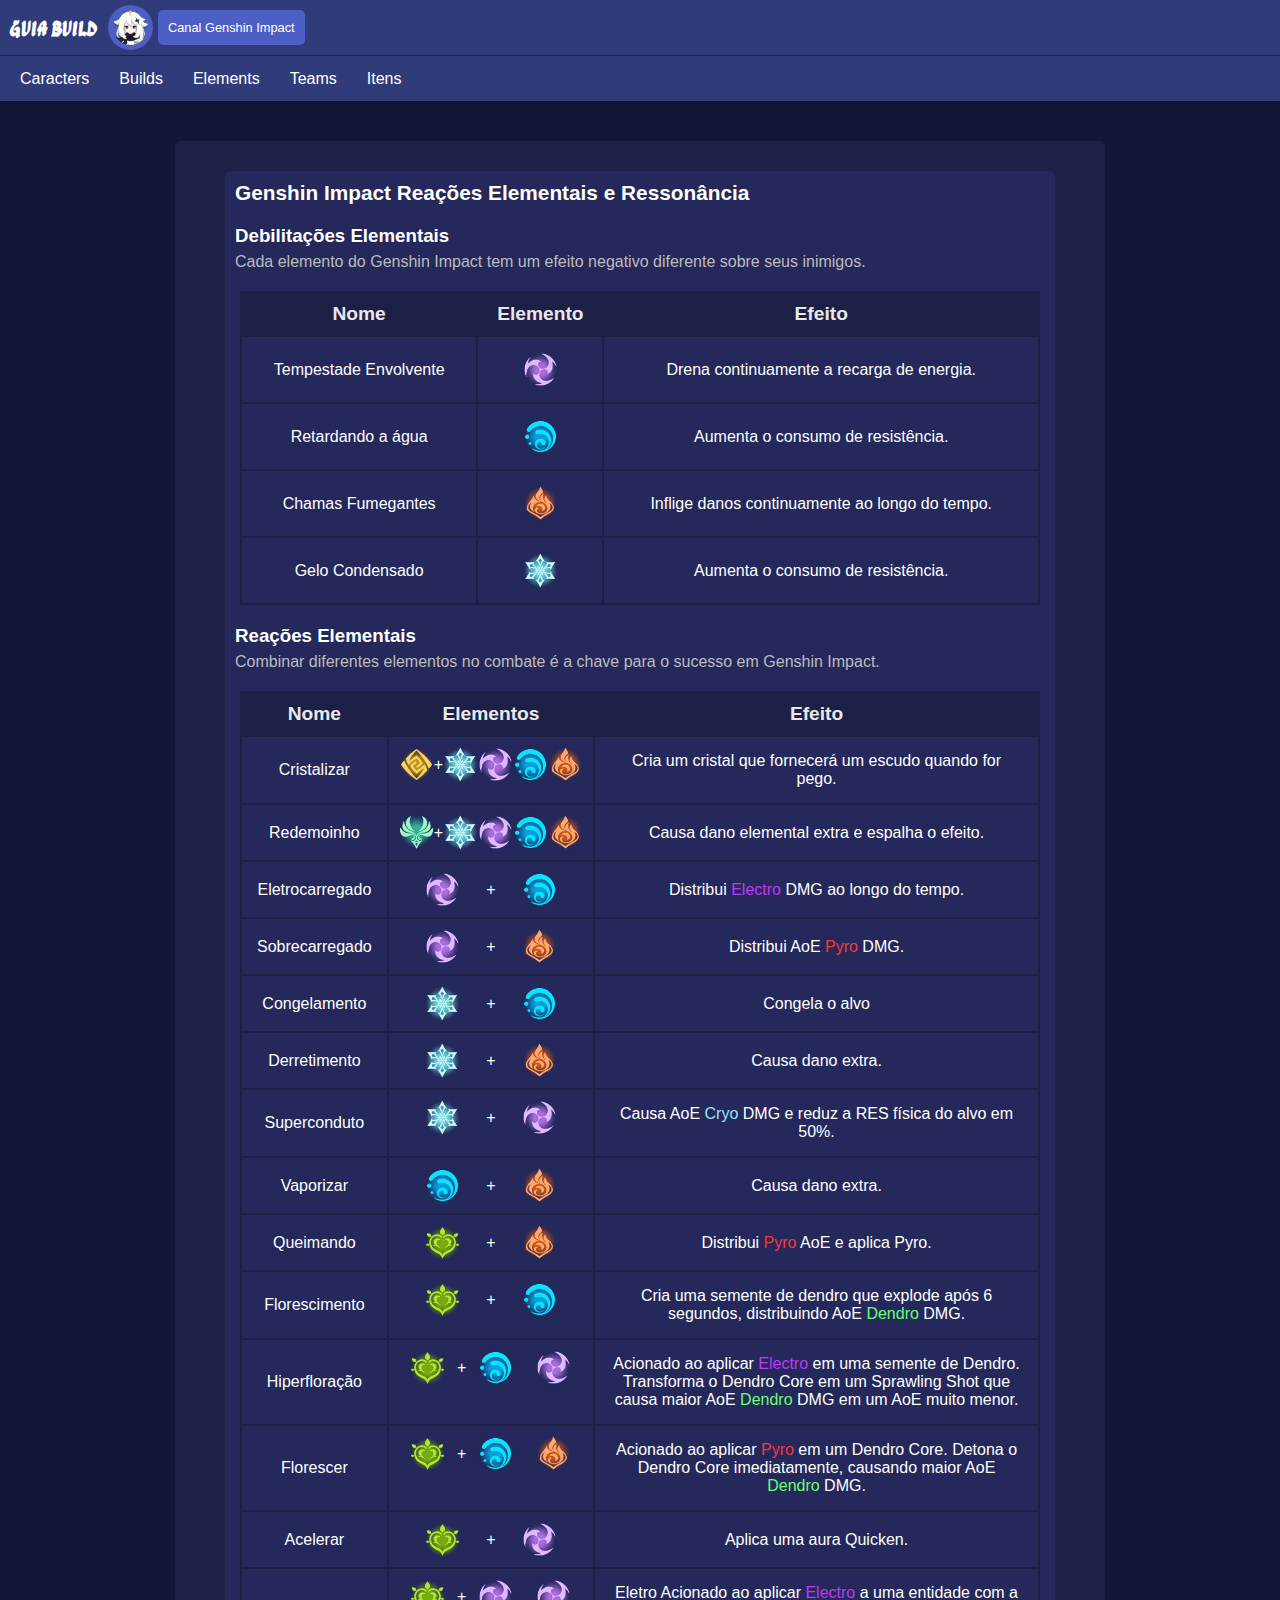
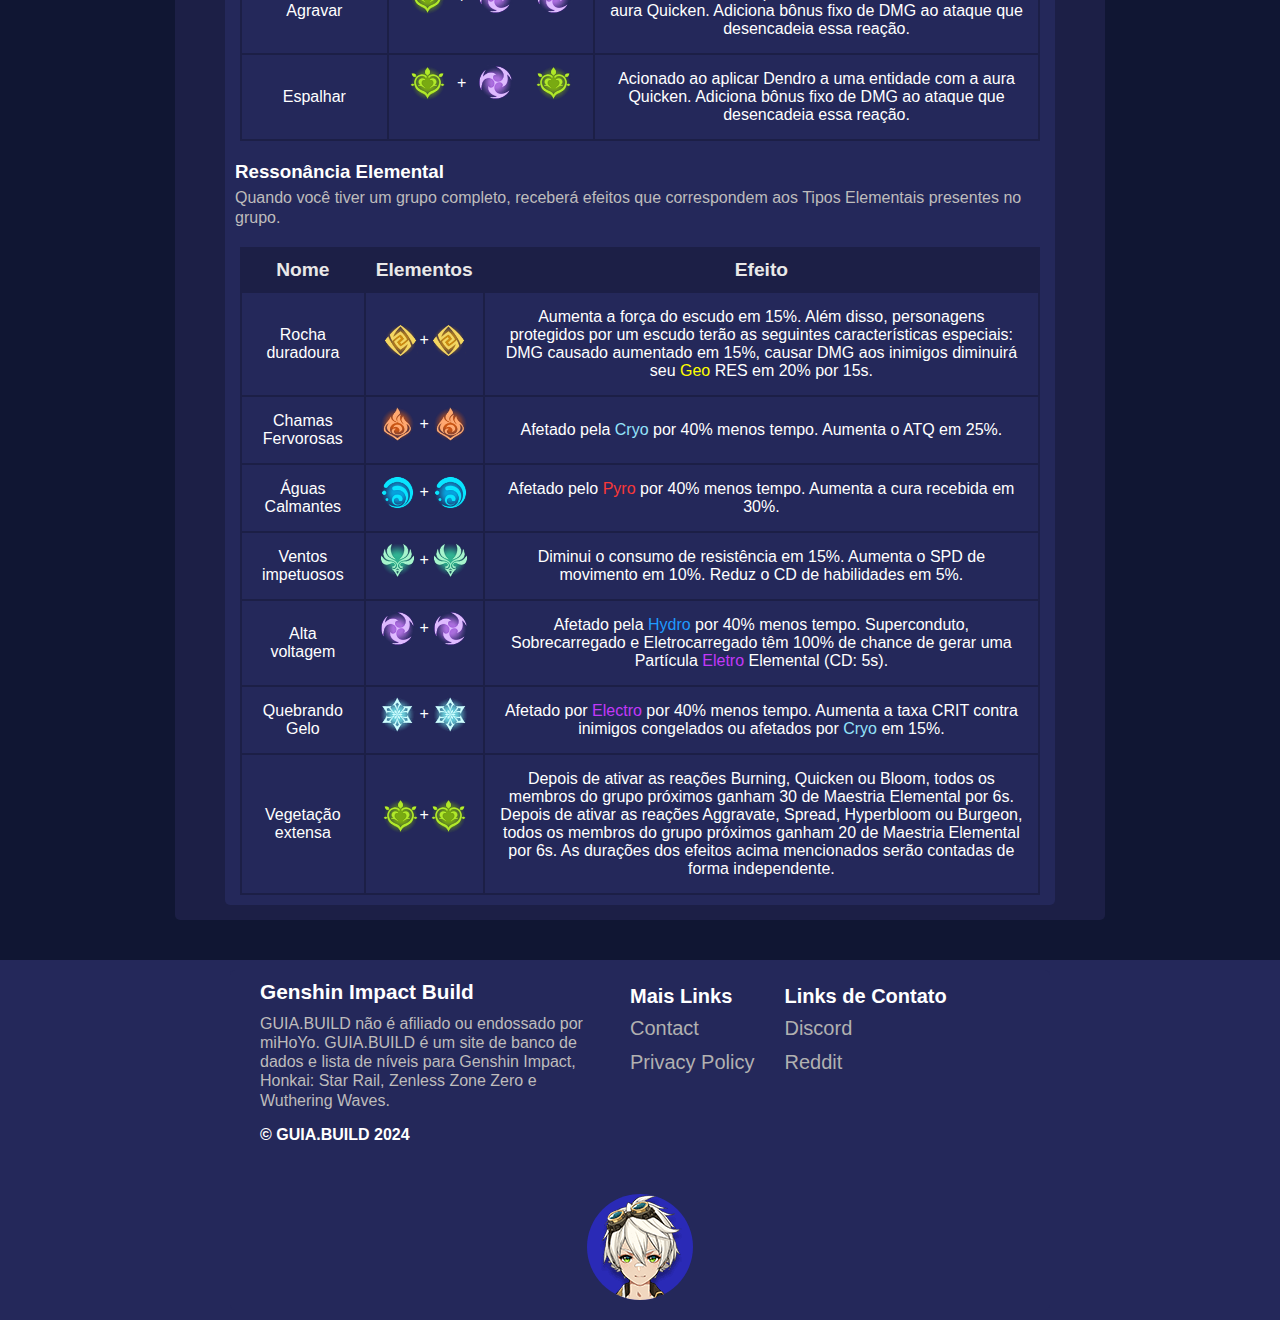
==== commit f4b8657d: "add" ====
--- a/elemento.html
+++ b/elemento.html
@@ -34,7 +34,7 @@
             <a href="elemento.html">Elements</a>
         </li>
         <li>
-            <a href="#">Teams</a>
+            <a href="times.html">Teams</a>
         </li>
         <li>
             <a href="#">Itens</a>
--- a/estilos/elmento.css
+++ b/estilos/elmento.css
@@ -296,6 +296,20 @@
 
 @media screen and (min-width:768px) and (max-width:992px) {
 
+    header h1 {
+        font-size:1.3em;
+    }
+
+    menu ul {
+        justify-content: left;
+        padding:0px;
+    }
+
+    menu li {
+        margin-left:10px;
+        padding:10px;
+    }
+
     main {
         max-width:900px;
         margin:auto;
@@ -325,6 +339,18 @@
 }
 
 @media screen and (min-width:992px) and (max-width:1200px) {
+    header h1 {
+        font-size:1.3em;
+    }
+    menu ul {
+        justify-content: left;
+        padding:0px;
+    }
+
+    menu li {
+        margin-left:10px;
+        padding:10px;
+    }
 
     main {
         max-width:900px;
@@ -356,7 +382,19 @@
 }
 
 @media screen and (min-width:1200px) {
-
+    header h1 {
+        font-size:1.3em;
+    }
+
+    menu ul {
+        justify-content: left;
+        padding:0px;
+    }
+
+    menu li {
+        margin-left:10px;
+        padding:10px;
+    }
 
     span.material-icons {
         display:none;
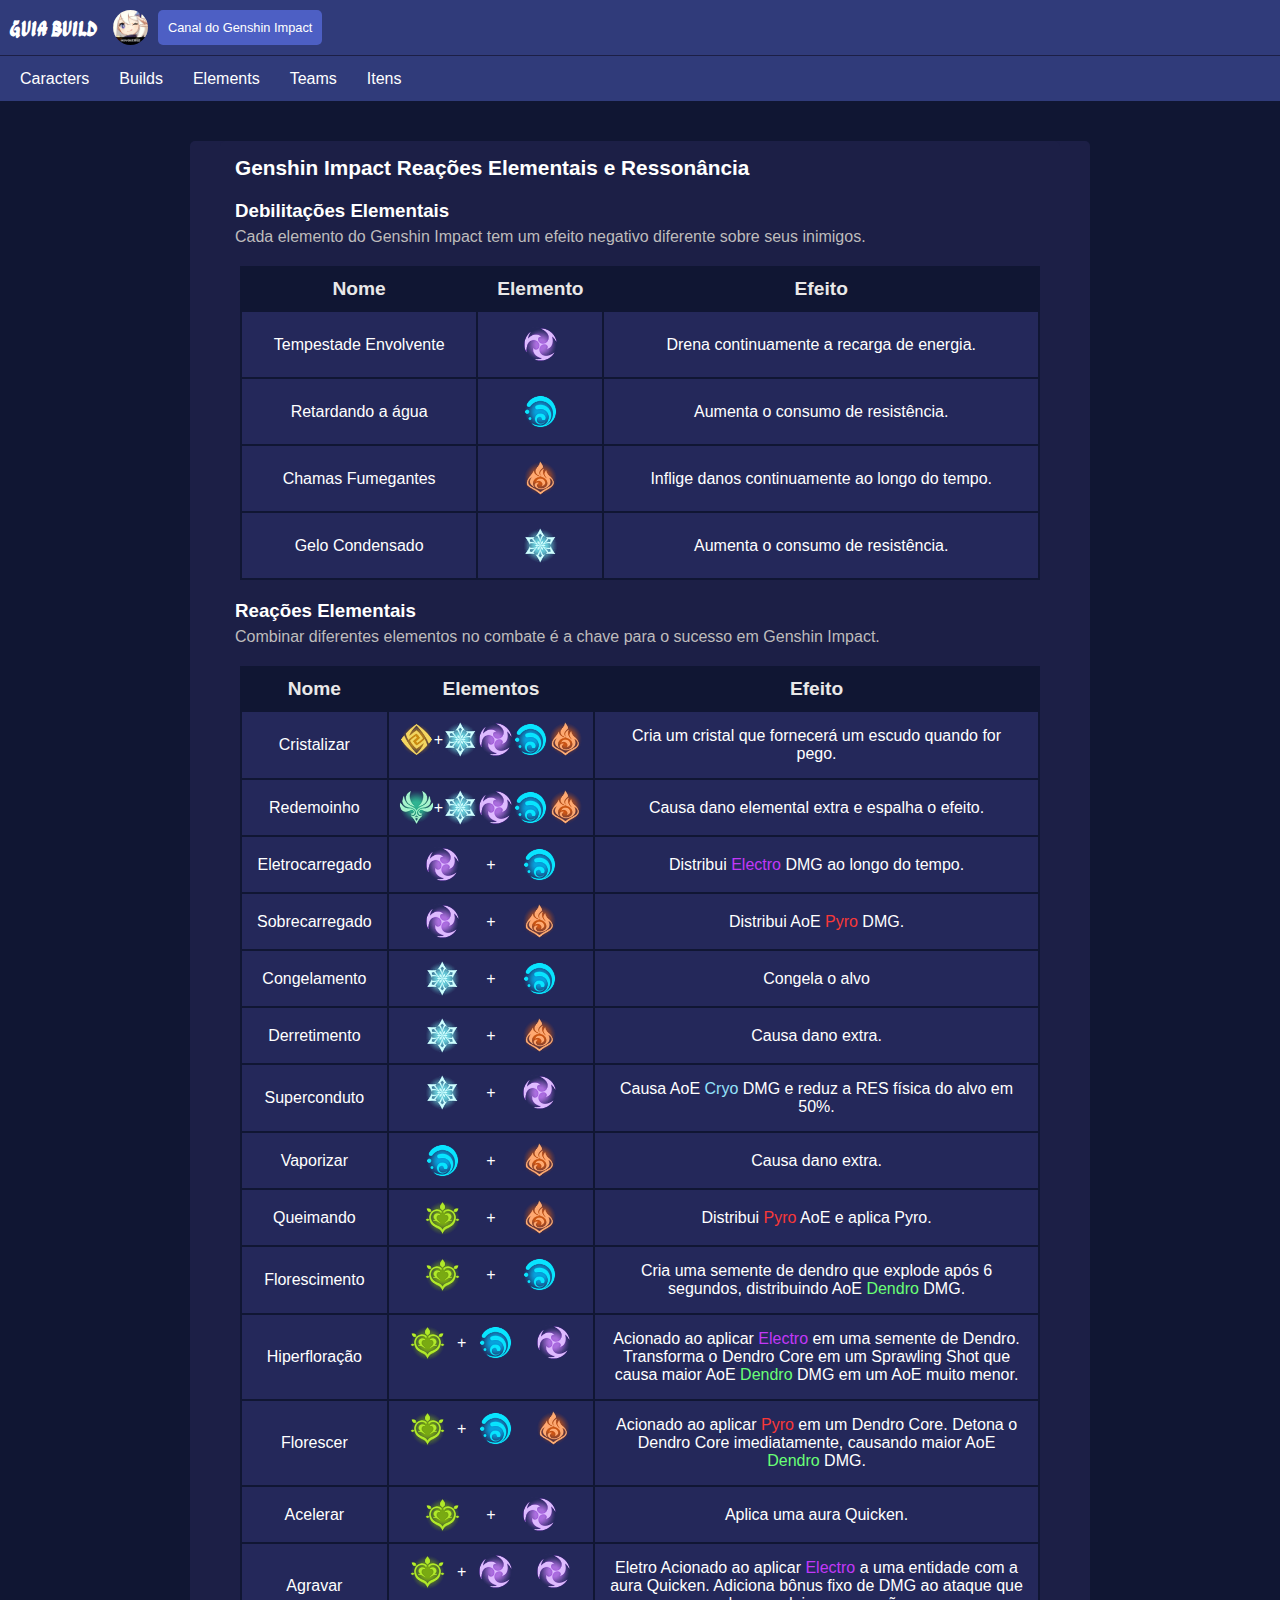
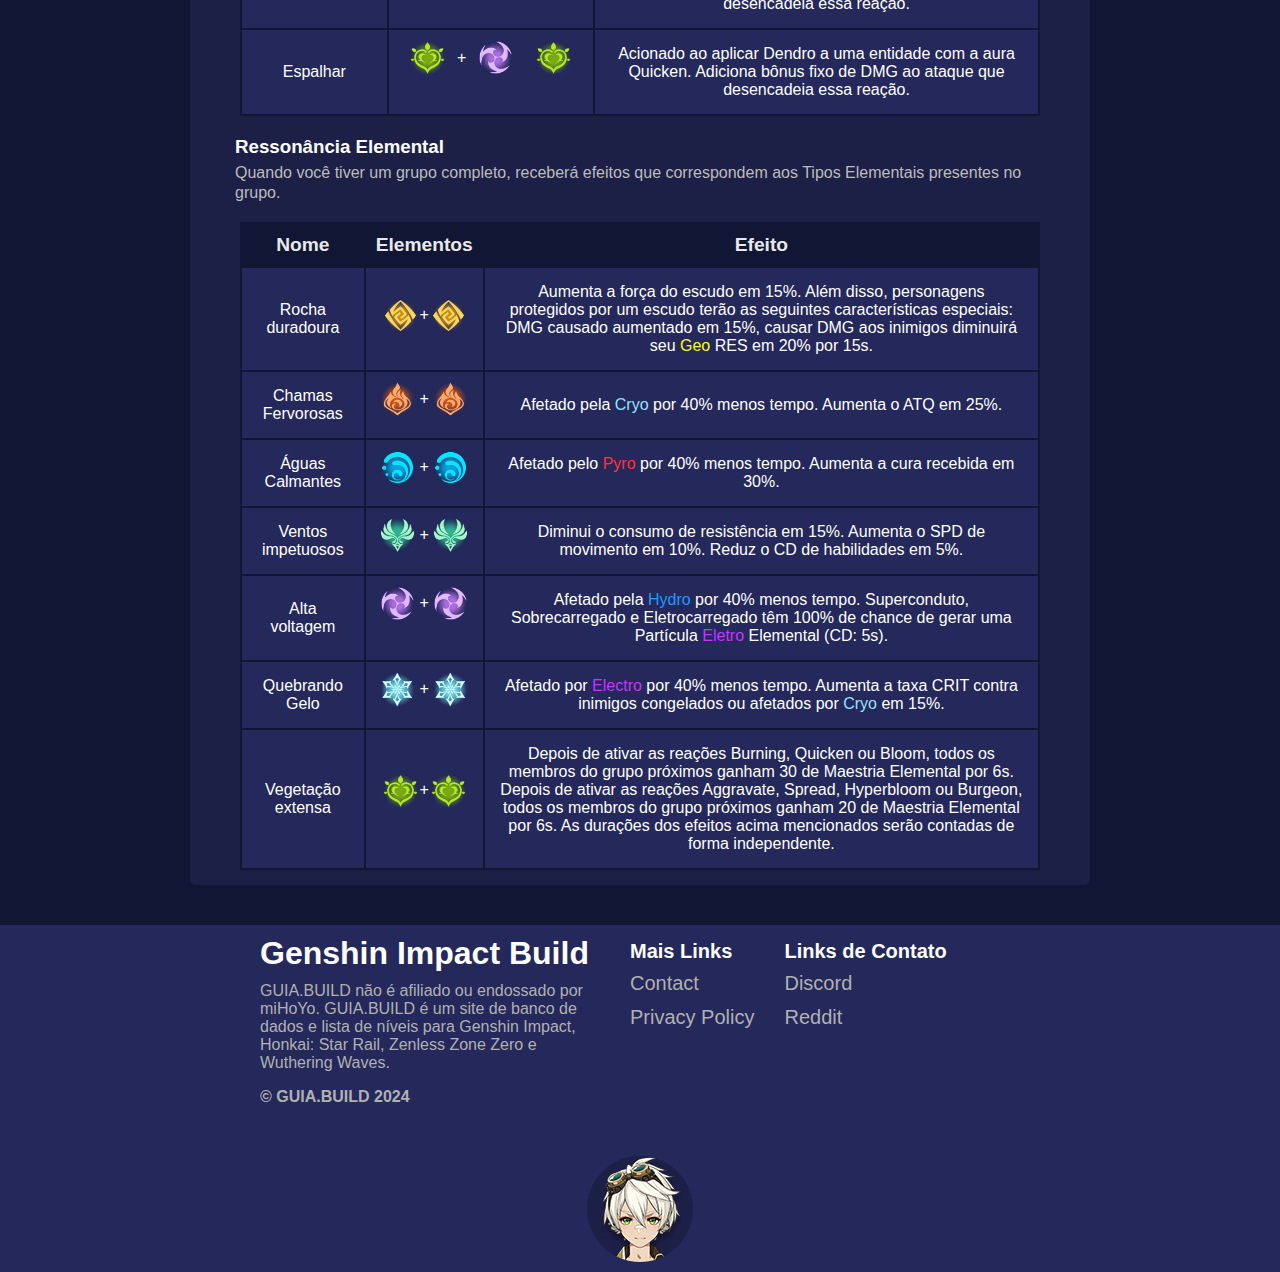
==== commit f96c0f3e: "add" ====
--- a/elemento.html
+++ b/elemento.html
@@ -14,8 +14,8 @@
         <section id="title">
         <h1>Guia Build</h1>
         <a href="https://www.youtube.com/@GenshinImpact/featured" target="_blank">
-            <img src="imagens/Paimon_Icon.webp" alt="Logo">
-            <p>Canal Genshin Impact</p>
+            <img src="imagens/paimon-logo2.jpg" alt="Logo">
+            <p>Canal do Genshin Impact</p>
         </a>
     </section>
     <div id="in">
@@ -42,7 +42,7 @@
     </ul>
    </menu>
    <main>
-        <article>
+        <article id="esp">
             <h1>Genshin Impact Reações Elementais e Ressonância</h1>
             <section>
                 <h3>Debilitações Elementais</h3>
--- a/estilos/elmento.css
+++ b/estilos/elmento.css
@@ -52,7 +52,6 @@
 header img {
     width:35px;
     margin:5px;
-    background-color:var(--cor5);
     padding:5px;
     border-radius:50%;
 }
@@ -64,8 +63,9 @@
     align-items: center;
 }
 
-header a:hover {
-    color:var(--cor2);
+header a p:hover {
+    color:white;
+    background-color:var(--cor2);
 }
 
 header a p {
@@ -114,7 +114,6 @@
 
 main {
     background-color:var(--cor2);
-    padding:15px;
     width:90%;
     margin:auto;
     border-radius:5px;
@@ -122,13 +121,12 @@
     margin-bottom:40px;
 }
 
-article {
+article#esp {
     width:90%;
     margin:auto;
-    background-color:var(--cor3);
-    padding:10px;
+    background-color:var(--cor2);
+    padding:15px;
     border-radius:5px;
-    margin-top:15px;
 }
 
 
@@ -136,18 +134,18 @@
     margin-top:20px;
 }
 
-article h1 {
+article#esp h1 {
     color:white;
     font-size:1.3em;
 }
 
-article h3 {
+article#esp h3 {
     color:white;
     margin-bottom:5px;
 }
 
 
-article p {
+article#esp p {
     color:rgb(190, 188, 188);
     line-height:1.2em;
 }
@@ -157,7 +155,7 @@
 }
 
 table {
-    background-color:var(--cor2);
+    background-color:var(--cor1);
     width:800px;
     margin:auto;
 }
@@ -166,7 +164,7 @@
     color:rgb(233, 232, 232);
     font-size:1.2em;
     padding:10px;
-    background-color:var(--cor2);
+    background-color:var(--cor1);
 }
 
 tr {
@@ -255,7 +253,7 @@
     display:block;
     margin:auto;
     margin-top:20px;
-    background-color: rgb(42, 42, 182);
+    background-color:var(--cor2);
     border-radius:50%;
 }
 
@@ -296,8 +294,20 @@
 
 @media screen and (min-width:768px) and (max-width:992px) {
 
+    header {
+        height:50px;
+    }
+
     header h1 {
-        font-size:1.3em;
+        font-size:1.5em;
+    }
+
+    header img {
+        width:40px;
+    }
+
+    header a p{
+        font-size:1em;
     }
 
     menu ul {
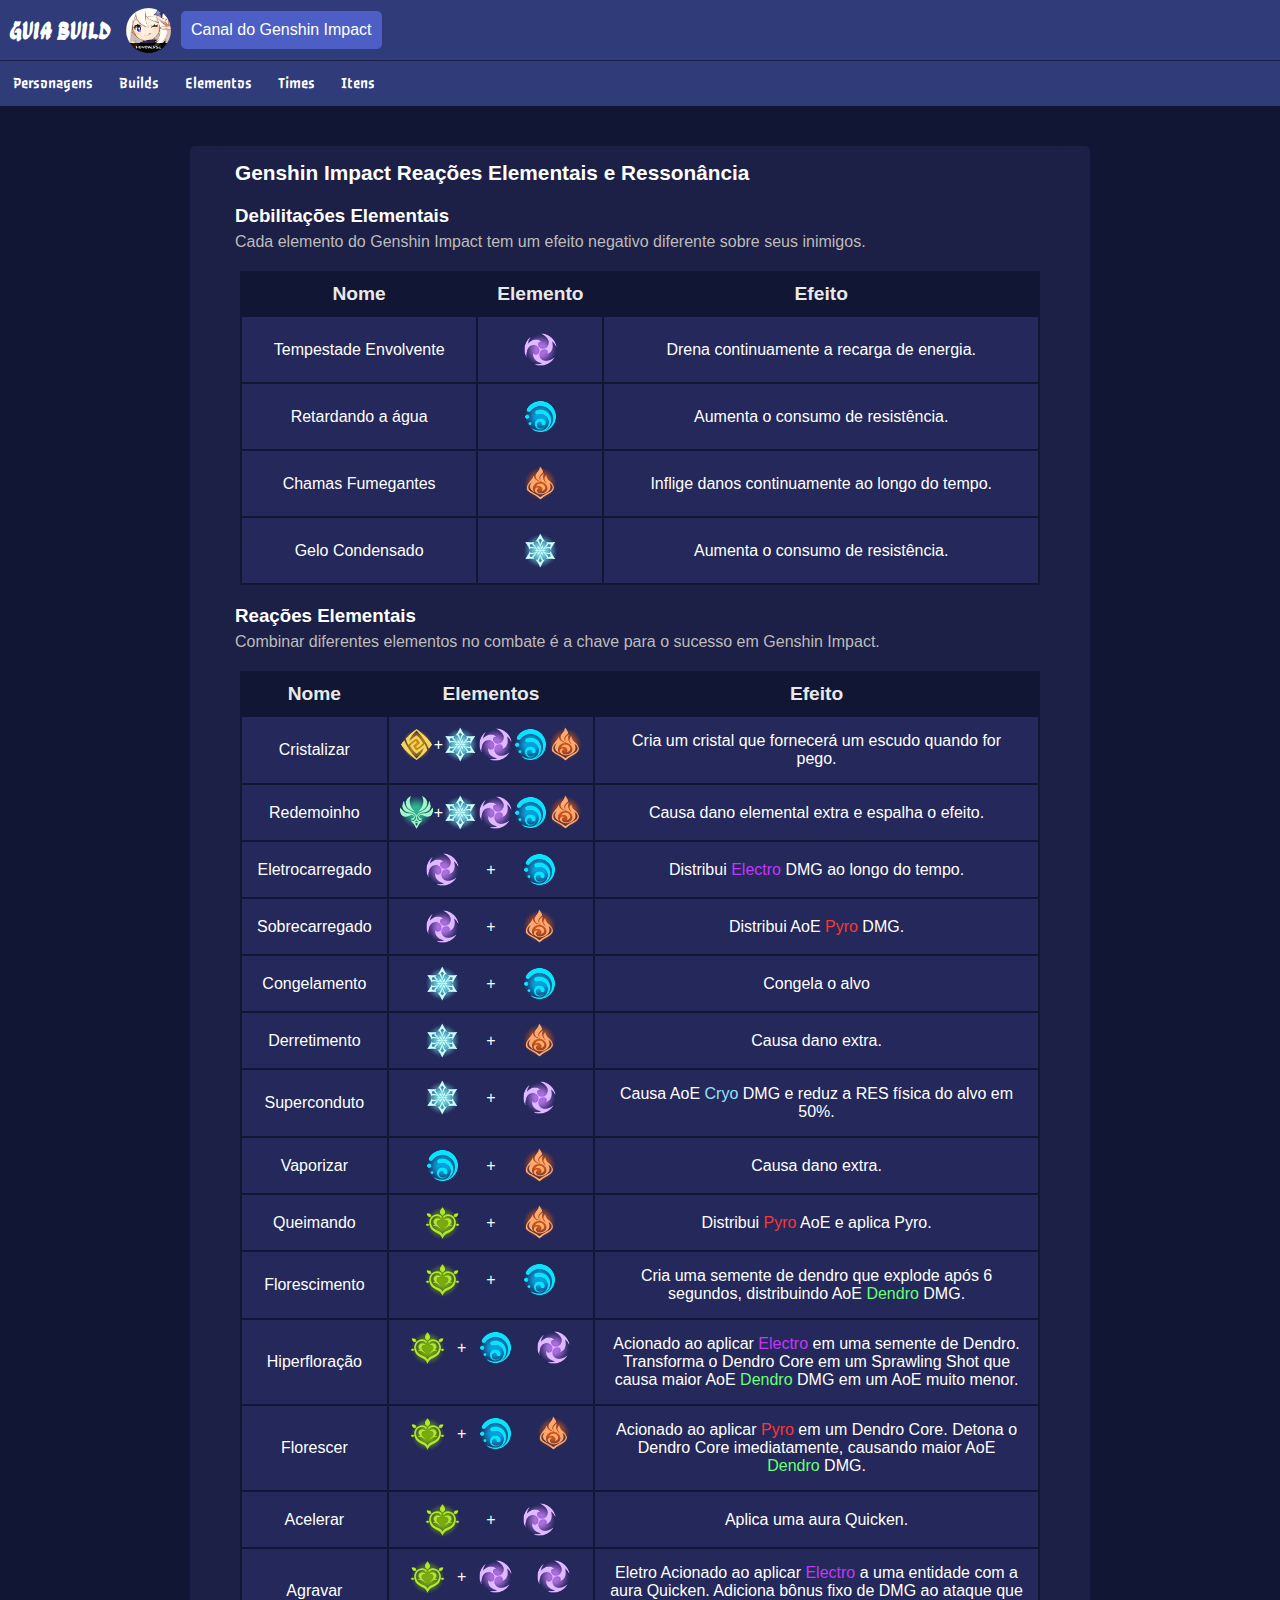
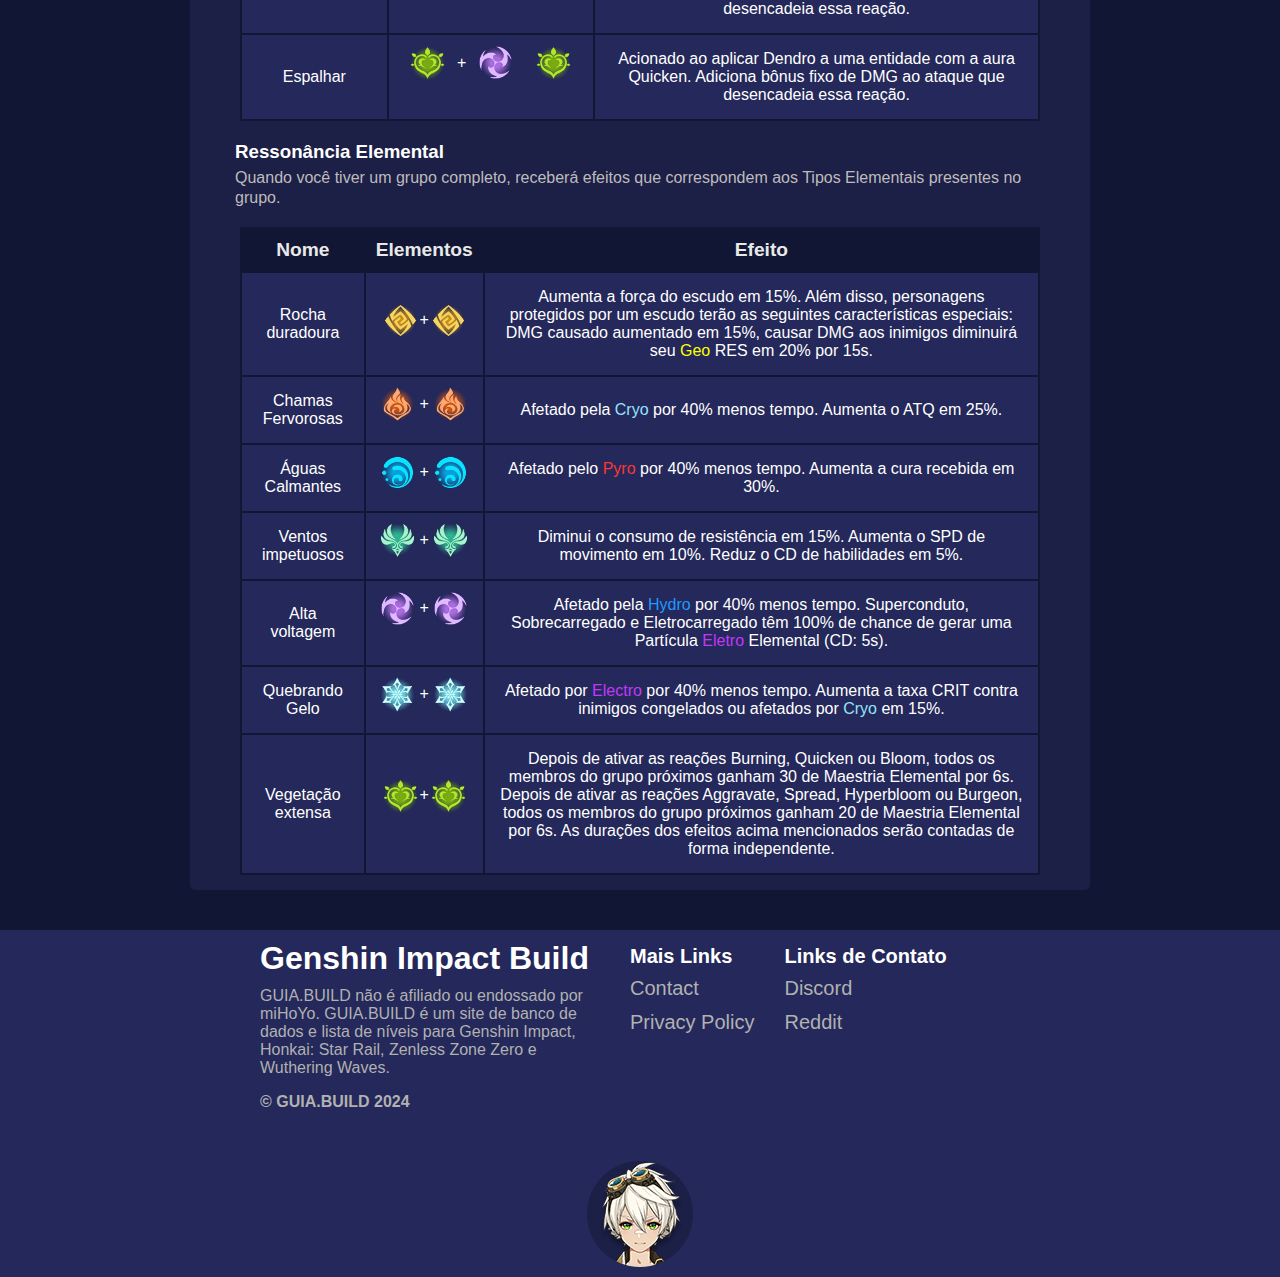
==== commit 06fab7dd: "add" ====
--- a/elemento.html
+++ b/elemento.html
@@ -25,16 +25,16 @@
 <menu id="itens">
     <ul>
         <li>
-            <a href="index.html">Caracters</a>
+            <a href="index.html">Personagens</a>
         </li>
         <li>
             <a href="#">Builds</a>
         </li>
         <li>
-            <a href="elemento.html">Elements</a>
-        </li>
-        <li>
-            <a href="times.html">Teams</a>
+            <a href="elemento.html">Elementos</a>
+        </li>
+        <li>
+            <a href="times.html">Times</a>
         </li>
         <li>
             <a href="#">Itens</a>
--- a/estilos/elmento.css
+++ b/estilos/elmento.css
@@ -4,6 +4,13 @@
     font-family:'lemon';
     src: url(../fontes/GaMaamli-Regular.ttf);
 }
+
+
+@font-face {
+    font-family:'one';
+    src: url(../fontes/PasseroOne-Regular.ttf)
+}
+
 * {
     font-family:Arial, Helvetica, sans-serif;
     margin:0px;
@@ -106,6 +113,7 @@
 menu a {
     color:white;
     text-decoration:none;
+    font-family:'one'
 }
 
 menu a:hover {
@@ -349,17 +357,47 @@
 }
 
 @media screen and (min-width:992px) and (max-width:1200px) {
+
+    header {
+        height:50px;
+    }
+
     header h1 {
-        font-size:1.3em;
-    }
+        font-size:1.5em;
+    }
+
+    header img {
+        width:45px;
+    }
+
+    header a p {
+        font-size:1em;
+    }
+
     menu ul {
         justify-content: left;
         padding:0px;
     }
 
     menu li {
-        margin-left:10px;
-        padding:10px;
+        margin-left:0px;
+        padding:13px;
+        border-radius:5px;
+    }
+
+    menu li:hover {
+        background-color:#2c366e;
+        color:white;
+        border-radius:5px;
+        transition:.2s;
+    }
+
+    span.material-icons {
+        display:none;
+    }
+
+    menu#itens {
+        display:block;
     }
 
     main {
@@ -392,8 +430,20 @@
 }
 
 @media screen and (min-width:1200px) {
+    header {
+        height:50px;
+    }
+
     header h1 {
-        font-size:1.3em;
+        font-size:1.5em;
+    }
+
+    header img {
+        width:45px;
+    }
+
+    header a p {
+        font-size:1em;
     }
 
     menu ul {
@@ -402,8 +452,16 @@
     }
 
     menu li {
-        margin-left:10px;
-        padding:10px;
+        margin-left:0px;
+        padding:13px;
+        border-radius:5px;
+    }
+
+    menu li:hover {
+        background-color:#2c366e;
+        color:white;
+        border-radius:5px;
+        transition:.2s;
     }
 
     span.material-icons {
